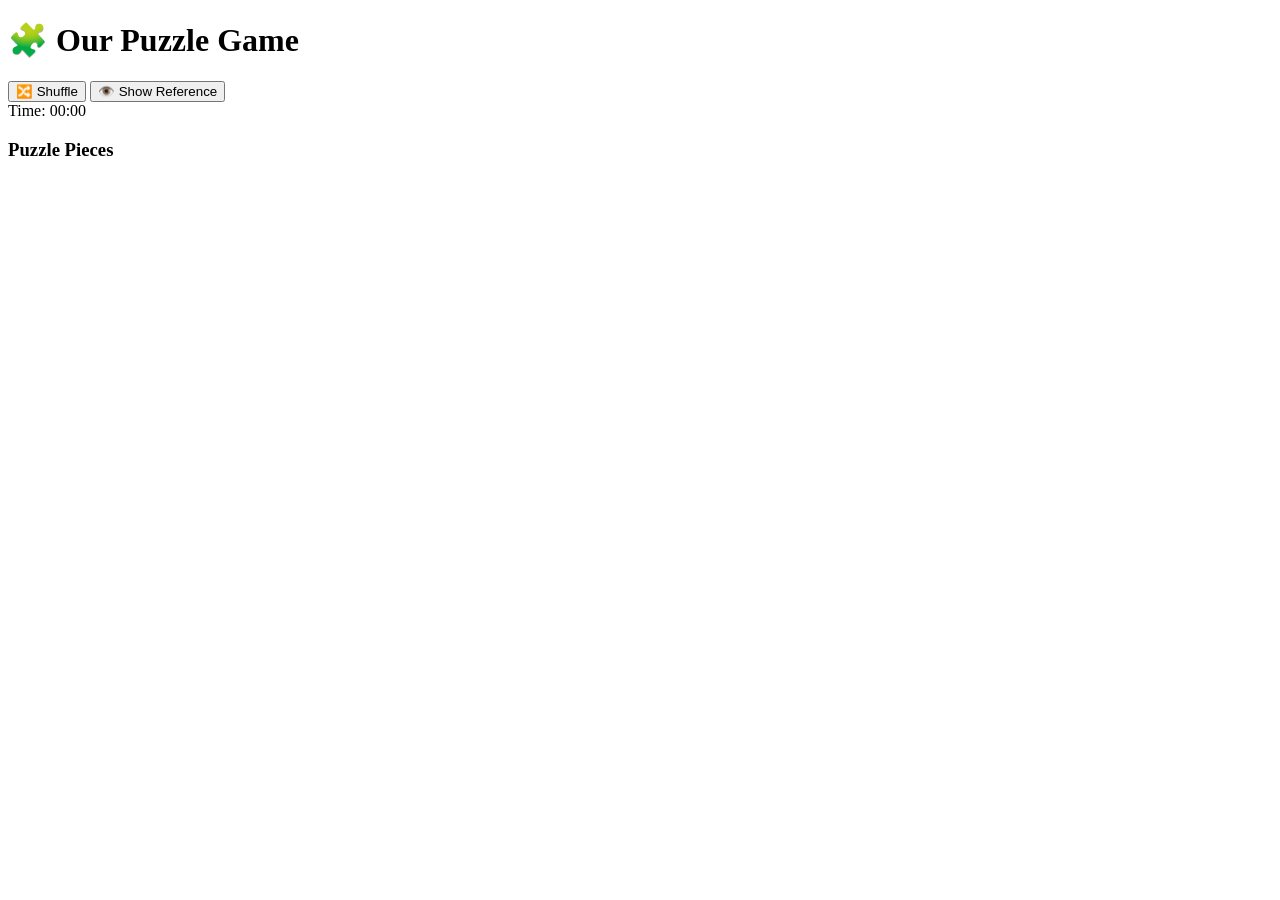
==== puzzle.html @ c9c3d3fb "Create puzzle.html" ====
<!DOCTYPE html>
<html lang="en">
<head>
    <meta charset="UTF-8">
    <meta name="viewport" content="width=device-width, initial-scale=1.0">
    <title>🧩 Our Puzzle Game</title>
    <link rel="stylesheet" href="puzzle.css?v=4">
</head>
<body>
    <div class="container">
        <div class="game-header">
            <h1>🧩 Our Puzzle Game</h1>
            <div class="game-controls">
                <button id="shuffleBtn" class="control-btn">🔀 Shuffle</button>
                <button id="toggleReferenceBtn" class="control-btn">👁️ Show Reference</button>
                <div class="timer">Time: <span id="timer">00:00</span></div>
            </div>
        </div>
        
        <div class="game-area">
            <div class="reference-image" id="referenceImageContainer" style="display: none;">
                <img src="us.jpg" alt="Reference image" id="referenceImg">
                <div class="image-overlay">Reference Image</div>
                <div class="valentine-message">💕 Happy Valentine's Shaily! 💕</div>
            </div>
            
            <div class="puzzle-container">
                <div class="puzzle-board" id="puzzleBoard"></div>
                <div class="pieces-container" id="piecesContainer">
                    <h3>Puzzle Pieces</h3>
                    <div class="pieces-area" id="piecesArea"></div>
                </div>
            </div>
        </div>
        
        <div class="success-modal" id="successModal" style="display: none;">
            <div class="modal-content">
                <h2>🎉 Puzzle Completed!</h2>
                <button id="doneBtn" class="control-btn">Done</button>
            </div>
        </div>
    </div>
    
    <script src="puzzle.js?v=4"></script>
</body>
</html>
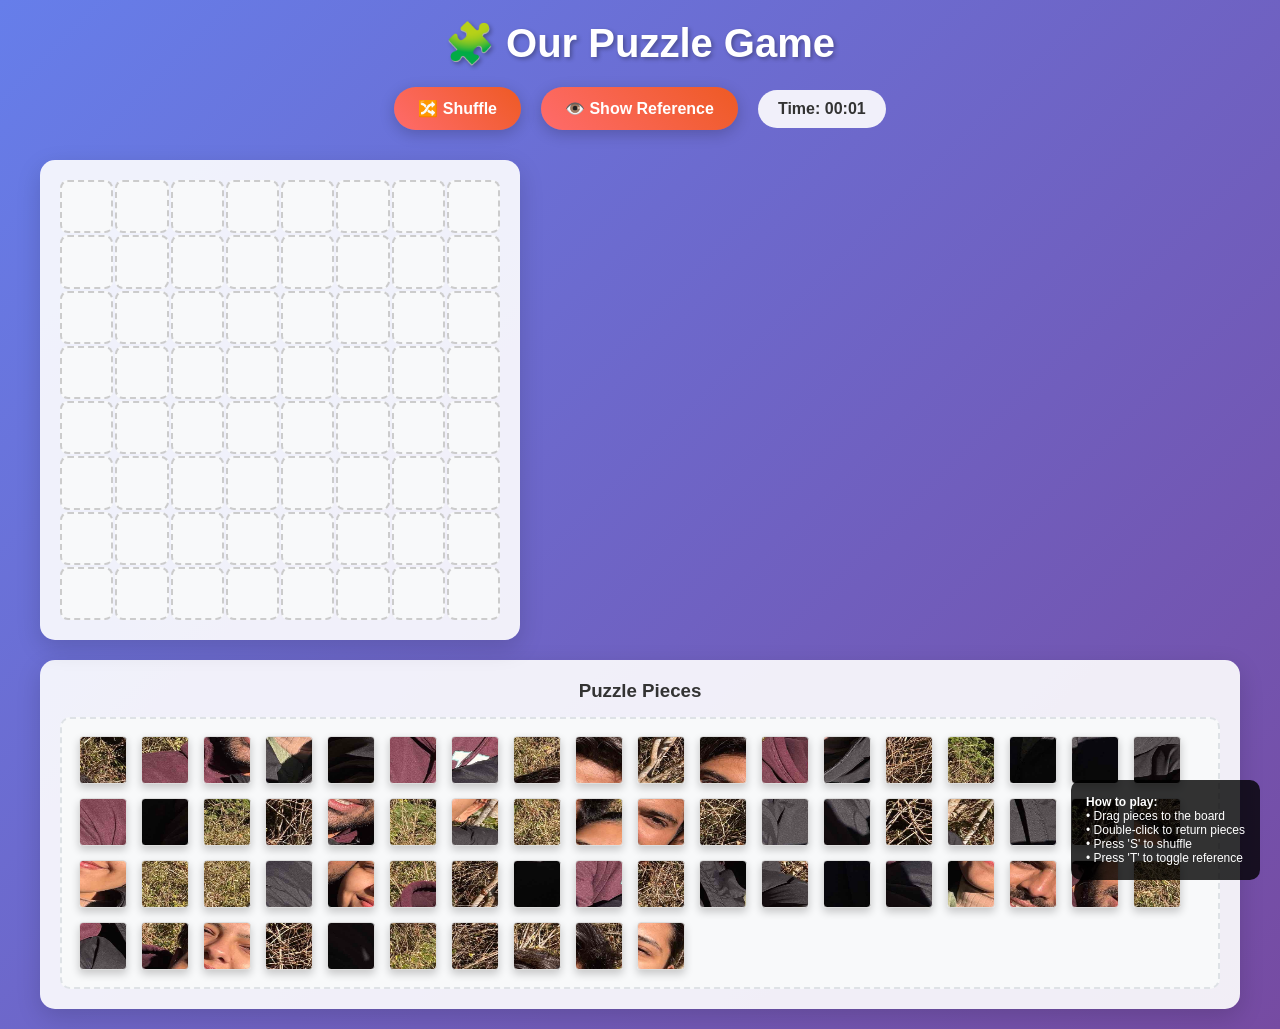
==== commit 301d03bf: "Update puzzle.html" ====
--- a/puzzle.html
+++ b/puzzle.html
@@ -3,8 +3,8 @@
 <head>
     <meta charset="UTF-8">
     <meta name="viewport" content="width=device-width, initial-scale=1.0">
-    <title>🧩 Our Puzzle Game</title>
-    <link rel="stylesheet" href="puzzle.css?v=4">
+    <title>💕Happy Valentine's Shaily!💕</title>
+    <link rel="stylesheet" href="puzzle.css?v=5">
 </head>
 <body>
     <div class="container">
@@ -41,6 +41,6 @@
         </div>
     </div>
     
-    <script src="puzzle.js?v=4"></script>
+    <script src="puzzle.js?v=5"></script>
 </body>
 </html>
--- a/puzzle.css
+++ b/puzzle.css
@@ -0,0 +1,375 @@
+* {
+    margin: 0;
+    padding: 0;
+    box-sizing: border-box;
+}
+
+body {
+    font-family: 'Arial', sans-serif;
+    background: linear-gradient(135deg, #667eea 0%, #764ba2 100%);
+    min-height: 100vh;
+    padding: 20px;
+}
+
+.container {
+    max-width: 1200px;
+    margin: 0 auto;
+}
+
+.game-header {
+    text-align: center;
+    margin-bottom: 30px;
+}
+
+.game-header h1 {
+    color: white;
+    font-size: 2.5em;
+    text-shadow: 2px 2px 4px rgba(0,0,0,0.3);
+    margin-bottom: 20px;
+}
+
+.game-controls {
+    display: flex;
+    justify-content: center;
+    align-items: center;
+    gap: 20px;
+    flex-wrap: wrap;
+}
+
+.control-btn {
+    background: linear-gradient(45deg, #ff6b6b, #ee5a24);
+    color: white;
+    border: none;
+    padding: 12px 24px;
+    border-radius: 25px;
+    font-size: 16px;
+    font-weight: bold;
+    cursor: pointer;
+    transition: all 0.3s ease;
+    box-shadow: 0 4px 15px rgba(0,0,0,0.2);
+}
+
+.control-btn:hover {
+    transform: translateY(-2px);
+    box-shadow: 0 6px 20px rgba(0,0,0,0.3);
+}
+
+.timer {
+    background: rgba(255,255,255,0.9);
+    padding: 10px 20px;
+    border-radius: 20px;
+    font-weight: bold;
+    color: #333;
+}
+
+.game-area {
+    display: grid;
+    grid-template-columns: 300px 1fr;
+    gap: 30px;
+    margin-top: 30px;
+}
+
+.game-area.no-reference {
+    grid-template-columns: 1fr;
+}
+
+.reference-image {
+    position: relative;
+    background: white;
+    padding: 15px;
+    border-radius: 15px;
+    box-shadow: 0 8px 25px rgba(0,0,0,0.15);
+    transition: all 0.5s ease;
+    transform-origin: top left;
+}
+
+.reference-image {
+    position: relative;
+    margin-bottom: 20px;
+    display: inline-block;
+    border-radius: 15px;
+    overflow: hidden;
+    box-shadow: 0 8px 25px rgba(0,0,0,0.15);
+    max-width: 300px;
+}
+
+.reference-image.hidden {
+    display: none;
+}
+
+.valentine-message {
+    position: absolute;
+    bottom: 10px;
+    left: 50%;
+    transform: translateX(-50%);
+    text-align: center;
+    color: #d63384;
+    font-weight: bold;
+    font-size: 16px;
+    padding: 8px 12px;
+    background: rgba(255, 255, 255, 0.9);
+    border-radius: 15px;
+    box-shadow: 0 2px 8px rgba(0,0,0,0.2);
+    z-index: 5;
+    animation: heartglow 2s ease-in-out infinite alternate;
+}
+
+@keyframes heartglow {
+    0% { opacity: 0.8; }
+    100% { opacity: 1; }
+}
+
+.reference-image img {
+    width: 100%;
+    height: auto;
+    border-radius: 10px;
+}
+
+.image-overlay {
+    position: absolute;
+    top: 10px;
+    left: 50%;
+    transform: translateX(-50%);
+    background: rgba(0,0,0,0.7);
+    color: white;
+    padding: 8px 16px;
+    border-radius: 15px;
+    font-size: 14px;
+    z-index: 5;
+}
+
+.puzzle-container {
+    display: grid;
+    grid-template-rows: 1fr auto;
+    gap: 20px;
+}
+
+.puzzle-board {
+    background: rgba(255,255,255,0.9);
+    border-radius: 15px;
+    padding: 20px;
+    min-height: 400px;
+    display: grid;
+    grid-template-columns: repeat(8, 1fr);
+    grid-template-rows: repeat(8, 1fr);
+    gap: 2px;
+    position: relative;
+    box-shadow: 0 8px 25px rgba(0,0,0,0.15);
+    aspect-ratio: 1;
+    max-width: 480px;
+    max-height: 480px;
+}
+
+.puzzle-slot {
+    border: 2px dashed #ccc;
+    border-radius: 8px;
+    position: relative;
+    background: #f8f9fa;
+    transition: all 0.3s ease;
+}
+
+.puzzle-slot.drag-over {
+    border-color: #007bff;
+    background: #e3f2fd;
+}
+
+.puzzle-slot.filled {
+    border: 2px solid #28a745;
+    background: transparent;
+}
+
+.pieces-container {
+    background: rgba(255,255,255,0.9);
+    border-radius: 15px;
+    padding: 20px;
+    box-shadow: 0 8px 25px rgba(0,0,0,0.15);
+}
+
+.pieces-container h3 {
+    text-align: center;
+    margin-bottom: 15px;
+    color: #333;
+}
+
+.pieces-area {
+    display: flex;
+    flex-wrap: wrap;
+    gap: 10px;
+    min-height: 200px;
+    padding: 15px;
+    background: #f8f9fa;
+    border-radius: 10px;
+    border: 2px dashed #dee2e6;
+}
+
+.puzzle-piece {
+    width: 48px;
+    height: 48px;
+    cursor: grab;
+    border-radius: 4px;
+    box-shadow: 0 4px 8px rgba(0,0,0,0.2);
+    transition: all 0.3s ease;
+    background-size: 480px 480px;
+    background-position: center;
+    background-repeat: no-repeat;
+    background-color: #f8f9fa;
+    position: relative;
+    border: 1px solid #ddd;
+    margin: 2px;
+    display: flex;
+    align-items: center;
+    justify-content: center;
+    color: #333;
+    font-size: 12px;
+    text-align: center;
+    font-weight: bold;
+    overflow: hidden;
+}
+
+.puzzle-piece:hover {
+    transform: scale(1.05);
+    box-shadow: 0 6px 12px rgba(0,0,0,0.3);
+}
+
+.puzzle-piece.dragging {
+    cursor: grabbing;
+    transform: rotate(5deg) scale(1.1);
+    z-index: 1000;
+    opacity: 0.8;
+}
+
+.puzzle-piece.placed {
+    width: 100%;
+    height: 100%;
+    border: none;
+    cursor: default;
+    box-shadow: none;
+}
+
+/* Prevent page scrolling during touch drag */
+.puzzle-piece:active {
+    touch-action: none;
+}
+
+.pieces-area {
+    touch-action: pan-y;
+}
+
+.puzzle-board {
+    touch-action: none;
+}
+
+.success-modal {
+    position: fixed;
+    top: 0;
+    left: 0;
+    width: 100%;
+    height: 100%;
+    background: rgba(0,0,0,0.8);
+    display: flex;
+    justify-content: center;
+    align-items: center;
+    z-index: 10000;
+}
+
+.modal-content {
+    background: white;
+    padding: 40px;
+    border-radius: 20px;
+    text-align: center;
+    box-shadow: 0 20px 40px rgba(0,0,0,0.3);
+    animation: modalAppear 0.5s ease;
+}
+
+@keyframes modalAppear {
+    from {
+        transform: scale(0.5);
+        opacity: 0;
+    }
+    to {
+        transform: scale(1);
+        opacity: 1;
+    }
+}
+
+.modal-content h2 {
+    color: #28a745;
+    margin-bottom: 20px;
+    font-size: 2em;
+}
+
+.modal-content p {
+    margin-bottom: 15px;
+    font-size: 1.2em;
+    color: #333;
+}
+
+/* Responsive Design */
+@media (max-width: 768px) {
+    .game-area {
+        grid-template-columns: 1fr;
+        grid-template-rows: auto 1fr;
+    }
+    
+    .game-area.no-reference {
+        grid-template-columns: 1fr;
+    }
+    
+    .reference-image {
+        max-width: 200px;
+        margin: 0 auto;
+    }
+    
+    .puzzle-board {
+        grid-template-columns: repeat(8, 1fr);
+        grid-template-rows: repeat(8, 1fr);
+        max-width: 320px;
+        max-height: 320px;
+        margin: 0 auto;
+    }
+    
+    .puzzle-piece {
+        width: 35px;
+        height: 35px;
+        background-size: 320px 320px !important;
+        margin: 1px;
+        font-size: 8px;
+    }
+
+    .game-controls {
+        flex-direction: column;
+        gap: 15px;
+    }
+    
+    .control-btn {
+        width: 200px;
+    }
+}
+
+@media (max-width: 480px) {
+    body {
+        padding: 10px;
+    }
+    
+    .game-header h1 {
+        font-size: 2em;
+    }
+    
+    .puzzle-board {
+        max-width: 280px;
+        max-height: 280px;
+        padding: 15px;
+    }
+    
+    .puzzle-piece {
+        width: 30px;
+        height: 30px;
+        background-size: 280px 280px !important;
+        margin: 1px;
+        font-size: 6px;
+    }
+    
+    .pieces-area {
+        padding: 10px;
+    }
+}
